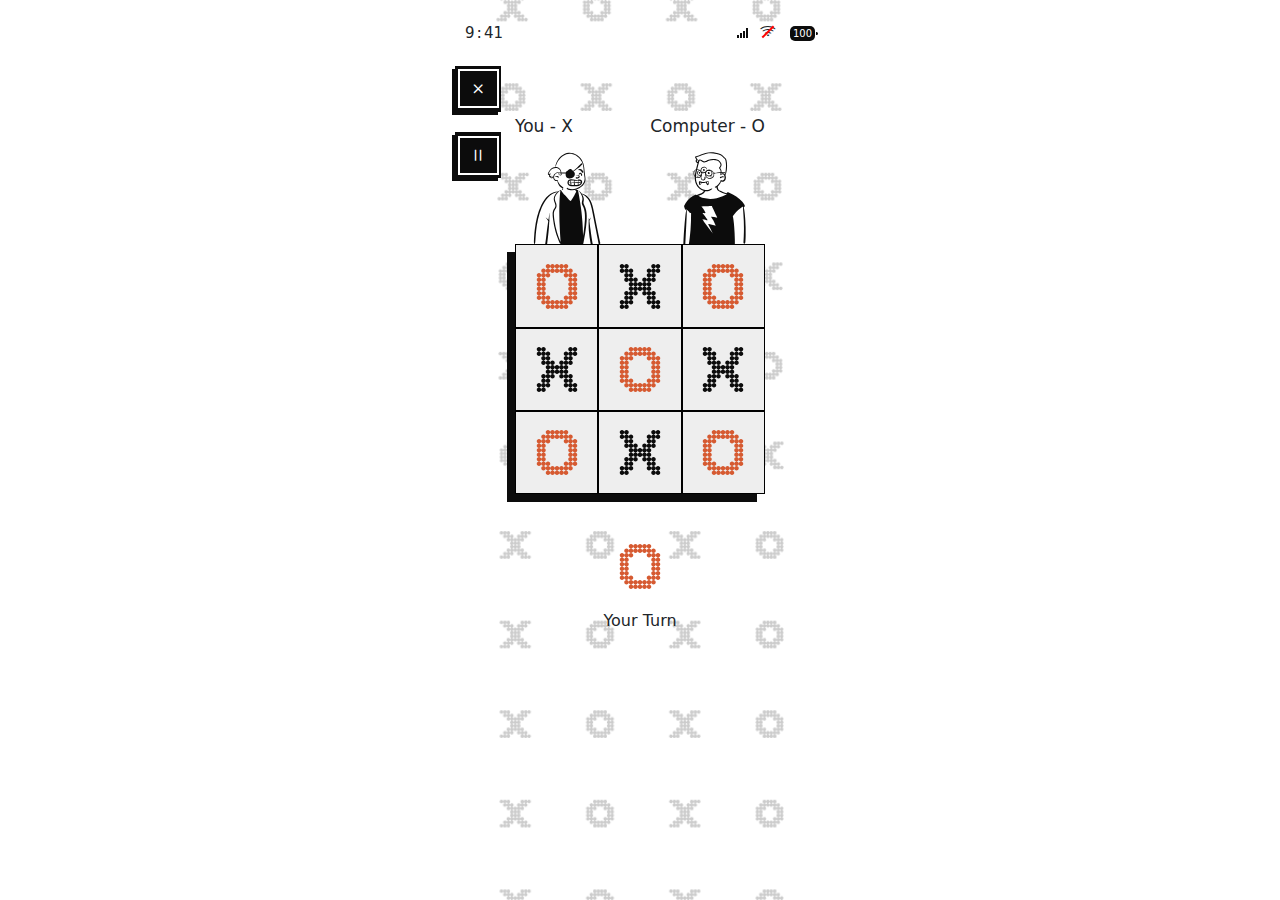
==== pages/playingWithComp.html @ 23b6a76d "Init" ====
<!DOCTYPE html>
<html lang="en">
  <head>
    <meta charset="UTF-8" />
    <meta name="viewport" content="width=device-width, initial-scale=1.0" />
    <link rel="preconnect" href="https://fonts.googleapis.com" />
    <link rel="preconnect" href="https://fonts.gstatic.com" crossorigin />
    <link
      href="https://fonts.googleapis.com/css2?family=Edu+AU+VIC+WA+NT+Dots:wght@400..700&family=Londrina+Sketch&family=Poppins:ital,wght@0,100;0,200;0,300;0,400;0,500;0,600;0,700;0,800;0,900;1,100;1,200;1,300;1,400;1,500;1,600;1,700;1,800;1,900&display=swap"
      rel="stylesheet"
    />
    <link
      href="https://cdn.jsdelivr.net/npm/bootstrap@5.3.3/dist/css/bootstrap.min.css"
      rel="stylesheet"
      integrity="sha384-QWTKZyjpPEjISv5WaRU9OFeRpok6YctnYmDr5pNlyT2bRjXh0JMhjY6hW+ALEwIH"
      crossorigin="anonymous"
    />
    <link
      rel="stylesheet"
      href="https://cdn.jsdelivr.net/npm/bootstrap-icons@1.11.3/font/bootstrap-icons.min.css"
    />
    <link rel="stylesheet" href="../style.css" />
    <link rel="stylesheet" href="../styles/playingWithComp.css" />
    <link rel="stylesheet" href="../styles/connections.css" />
    <title>Playing With Computer</title>
  </head>
  <body>
    <div class="header">
      <div class="header__wrapper">
        <div
          class="header__top d-flex justify-content-between align-items-center"
        >
          <div class="header__top-time">
            <span class="hours">9</span> <span class="align-middle">:</span>
            <span class="minutes">41</span>
          </div>
          <div class="header__top-connections d-flex align-items-center gap-1">
            <div class="header__top-internet-connection d-flex">
              <div class="connection line mt-auto line1"></div>
              <div class="connection line mt-auto line2"></div>
              <div class="connection line mt-auto line3"></div>
              <div class="connection line mt-auto line4"></div>
            </div>
            <div
              class="header__top-wifi-wrapper position-relative w-100 h-100 z-3 ms-2"
            >
              <div class="header__top-wifi">
                <i class="bi bi-wifi"></i>
              </div>
              <div class="through-wifi"></div>
            </div>
            <div class="battery__wrapper">
              <div class="battery__content position-relative">
                <span class="battery__percentage align-middle m-auto">100</span>
              </div>
            </div>
          </div>
        </div>
        <div class="header__body-playing position-relative">
          <div class="header__body-links position-absolute top-0 start-0">
            <div class="header__body-link back-icon">
              <i class="bi bi-x"></i>
            </div>
            <div class="header__body-link2 pause-icon">
              <i class="bi bi-pause"></i>
              <!-- <i class="bi bi-caret-right"></i> -->
            </div>
          </div>
          <div class="header__body-content">
            <div class="header__body-content-top">
              <h5 class="header__body-title">You - X</h5>
              <h5 class="header__body-title">Computer - O</h5>
            </div>
            <div
              class="header__body-content-body d-flex justify-content-between align-items-center flex-column"
            >
              <div
                class="header__body-content-body-img-wrapper d-flex justify-content-between"
              >
                <img
                  src="../images/Illustrationsleft.svg"
                  class="header__body-content-body-img header__body-content-body-img1"
                  alt="img"
                />
                <img
                  src="../images/Illustrationsright.svg"
                  class="header__body-content-body-img header__body-content-body-img2"
                  alt="img"
                />
              </div>
              <div class="tic-tac-toe-wrapper">
                <div class="tic-tac-toe">
                  <div class="tic-tac-toe-item">
                    <img src="../images/O.svg" alt="Img" />
                  </div>
                  <div class="tic-tac-toe-item">
                    <img src="../images/X.svg" alt="Img" />
                  </div>
                  <div class="tic-tac-toe-item">
                    <img src="../images/O.svg" alt="Img" />
                  </div>
                  <div class="tic-tac-toe-item">
                    <img src="../images/X.svg" alt="Img" />
                  </div>
                  <div class="tic-tac-toe-item">
                    <img src="../images/O.svg" alt="Img" />
                  </div>
                  <div class="tic-tac-toe-item">
                    <img src="../images/X.svg" alt="Img" />
                  </div>
                  <div class="tic-tac-toe-item">
                    <img src="../images/O.svg" alt="Img" />
                  </div>
                  <div class="tic-tac-toe-item">
                    <img src="../images/X.svg" alt="Img" />
                  </div>
                  <div class="tic-tac-toe-item">
                    <img src="../images/O.svg" alt="Img" />
                  </div>
                </div>
              </div>
            </div>
          </div>
        </div>
        <div
          class="header__footer-playing d-flex justify-content-center align-items-center"
        >
          <div
            class="header__footer-wrapper d-flex justify-content-center align-items-center flex-column"
          >
            <img class="header__footer-img" src="../images/O.svg" alt="img" />
            <p class="header__footer-text">Your Turn</p>
          </div>
        </div>
      </div>
    </div>
    <div class="pause-modal d-none">
      <div class="pause-modal__wrapper">
        <div class="pause-modal__content">
          <img src="../images/Game Paused.svg" alt="img" />
          <div
            class="pause-modal__content-btns mt-3 d-flex justify-content-center align-items-center gap-3"
          >
            <div class="pause-modal__content-btn">
              <button class="custom-btn-resume resume-btn" type="button">
                <i class="bi bi-caret-right"></i>
              </button>
            </div>
            <div class="pause-modal__content-btn">
              <button class="custom-btn-exit back-btn" type="button">
                <i class="bi bi-x"></i>
              </button>
            </div>
          </div>
        </div>
      </div>
    </div>
    <div class="overlay-pause d-none"></div>
  </body>
  <script src="../index.js"></script>
  <script src="../js/timer.js"></script>
  <script src="../js/connections.js"></script>
  <script src="../js/playingWithAi.js"></script>
</html>
---- style.css ----
* {
  margin: 0;
  padding: 0;
  box-sizing: border-box;
  -webkit-user-select: none;
  user-select: none;
}

.dot-font {
  font-family: "Edu AU VIC WA NT Dots", cursive;
}

.header {
  width: 100%;
  height: 100vh;
  display: flex;
  justify-content: center;
  align-items: center;
}

.header__wrapper {
  background-image: url("./images/bg.png");
  background-repeat: no-repeat;
  background-position: center;
  background-size: cover;
  height: 100vh;
  width: 390px;
  padding: 10px;
}

.header__body {
  height: 55%;
}

.header__body-link,
.header__body-link2 {
  padding: 3px;
  background-color: #0c0c0c;
  box-shadow: -3px 3px 0px 0px #0c0c0c;
}

.header__body-link::before {
  content: "";
  position: absolute;
  background-color: #fff;
  top: 0;
  left: 0;
  width: 90%;
  height: 35%;
  transform: translate(3px, 3px);
  border: 2px solid #fff;
  background-color: transparent;
  z-index: 3;
}

.header__body-link2::after {
  content: "";
  position: absolute;
  bottom: 0;
  left: 0;
  width: 90%;
  height: 35%;
  border: 2px solid #fff;
  transform: translate(3px, -3px);
  background-color: transparent;
  z-index: 2;
}

.header__body-link:first-child {
  margin-bottom: 20px;
}

.header__body-link i,
.header__body-link2 i {
  font-size: 20px;
  border-radius: 50%;
  color: #fff;
  display: flex;
  justify-content: center;
  align-items: center;
  margin: 10px;
  cursor: pointer;
}

.header__body-first-img {
  margin-top: 20px;
}

.header__footer {
  display: flex;
  flex-direction: column;
  align-items: center;
  height: auto;
}

.header__footer-title {
  margin: 10px;
  font-size: 15px;
  text-align: center;
}

.custom-btn {
  padding: 12px 0;
  width: 330px;
  background-color: #0c0c0c;
  border: none !important;
  color: #fff;
  font-size: 18px;
  position: relative;
  box-shadow: -10px 10px 0px 0px #0c0c0c;
  outline: none;
  border-radius: 0;
  z-index: 1;
}

.custom-btn::after {
  content: "";
  position: absolute;
  background-color: #fff;
  top: 0;
  left: 0;
  width: 103%;
  height: 120%;
  transform: translate(-10px, -11px);
  border: 2px solid #0c0c0c;
  margin: 5px;
  background-color: transparent;
  z-index: 2;
}

.custom-btn::before {
  content: "";
  position: absolute;
  background-color: #fff;
  top: 0;
  left: 0;
  width: 102%;
  height: 112%;
  transform: translate(-4px, -4px);
  border: 4px solid #fff;
  background-color: transparent;
  z-index: 3;
}

.custom-btn:first-child {
  margin-bottom: 24px;
}

.btn:hover {
  background-color: #0c0c0c;
  color: #fff;
}
---- styles/playingWithComp.css ----
* {
  -webkit-user-select: none !important;
  user-select: none !important;
}

.header__body-content {
  padding-top: 50px;
}

.header__body-content-top {
  display: flex;
  justify-content: space-between;
  align-items: center;
  width: 250px;
  margin: 0 auto;
}

.header__body-title {
  font-size: 17px;
}

.header__body-content-body-img-wrapper {
  width: 250px;
}

.header__body-content-body-img {
  position: relative;
  top: 4px;
  z-index: 1;
}

.tic-tac-toe-wrapper {
  display: flex;
  justify-content: center;
  align-items: center;
  position: relative;
  z-index: 10;
}

.tic-tac-toe {
  display: grid;
  grid-template-columns: repeat(3, 1fr);
  grid-template-rows: repeat(3, 1fr);
  width: 250px;
  height: 250px;
  background-color: #eee;
  box-shadow: -8px 8px 0px 0px #0c0c0c;
}

.tic-tac-toe-item {
  display: flex;
  justify-content: center;
  align-items: center;
  width: 100%;
  height: 100%;
  border: 1px solid black;
}

.header__footer-playing {
  padding-top: 50px;
}

.header__footer-img {
  margin-bottom: 20px;
}

.pause-modal {
  margin: 0 auto;
  width: 100%;
  text-align: center;
  height: 100vh;
  position: fixed;
  z-index: 9999;
  top: 0;
  left: 0;
  display: flex;
  justify-content: center;
  align-items: center;
}

.pause-modal__wrapper {
  height: 100vh;
  width: 390px;
  padding: 10px;
  top: 0;
  left: 0;
  width: 100%;
  height: 100vh;
  justify-content: center;
  align-items: center;
  z-index: 100;
  margin-top: 400px;
}

.overlay-pause {
  position: fixed;
  top: 0;
  left: 0;
  width: 100%;
  height: 100vh;
  background-color: rgba(255, 255, 255, 0.629);
  z-index: 99;
  -webkit-backdrop-filter: blur(5px);
  backdrop-filter: blur(5px);
}

.header__body-link:active {
    position: relative;
    top: 3px;
    left: 3px;
}

.header__body-link:active::before{
    content: "";
    position: absolute;
    /* top: 0;
    left: 0; */
    width: 90%;
    height: 90%;
}

.custom-btn-exit,
.custom-btn-resume {
  background-color: #0c0c0c;
  color: #fff;
  font-size: 18px;
  position: relative;
  box-shadow: -3px 3px 0px 0px #0c0c0c;
  outline: none;
  border-radius: 0;
  z-index: 1;
  padding: 6px 10px;
  transition: all 0.2s;
}

.custom-btn-exit i,
.custom-btn-resume i {
  font-size: 20px;
}

.custom-btn-exit:after,
.custom-btn-resume:after {
  content: "";
  position: absolute;
  top: 0;
  left: 0;
  width: 100%;
  height: 100%;
  border: 1px solid #fff;
  border-radius: 0;
}

.custom-btn-exit:active,
.custom-btn-resume:active {
  top: 3px;
  left: 3px;
}
---- styles/connections.css ----
.header__top {
  height: auto;
  margin: 10px;
  margin-bottom: 20px;
}

.header__top-time {
  display: flex;
  flex-direction: row;
  gap: 2px;
  align-items: center;
}

.hours,
.minutes {
  font-size: 15px;
}

.connection.line {
  background-color: #0c0c0c;
  width: 2px;
}

.header__top-internet-connection {
  gap: 1px;
}

.line1 {
  height: 3px;
}
.line2 {
  height: 5px;
}
.line3 {
  height: 7px;
}
.line4 {
  height: 10px;
}

.header__top-wifi-wrapper {
  width: 26px !important;
  height: 26px !important;
  z-index: -1 !important;
}

.through-wifi {
  width: 60%;
  height: 2px;
  transform: rotate(-45deg);
  background-color: red;
  position: absolute;
  z-index: 100;
  bottom: 13px;
  left: 0px;
}

.battery__wrapper {
  width: 25px;
  height: 15px;
  background-color: #0c0c0c;
  border-radius: 5px;
}

.battery__content {
  display: flex;
  justify-content: center;
  align-items: center;
}

.battery__content::after {
  content: "";
  width: 2px;
  height: 3px;
  background-color: #0c0c0c;
  position: absolute;
  right: -3px;
  border-top-right-radius: 10px;
  border-bottom-right-radius: 10px;
}

.battery__percentage {
  font-size: 10px;
  color: #fff;
}
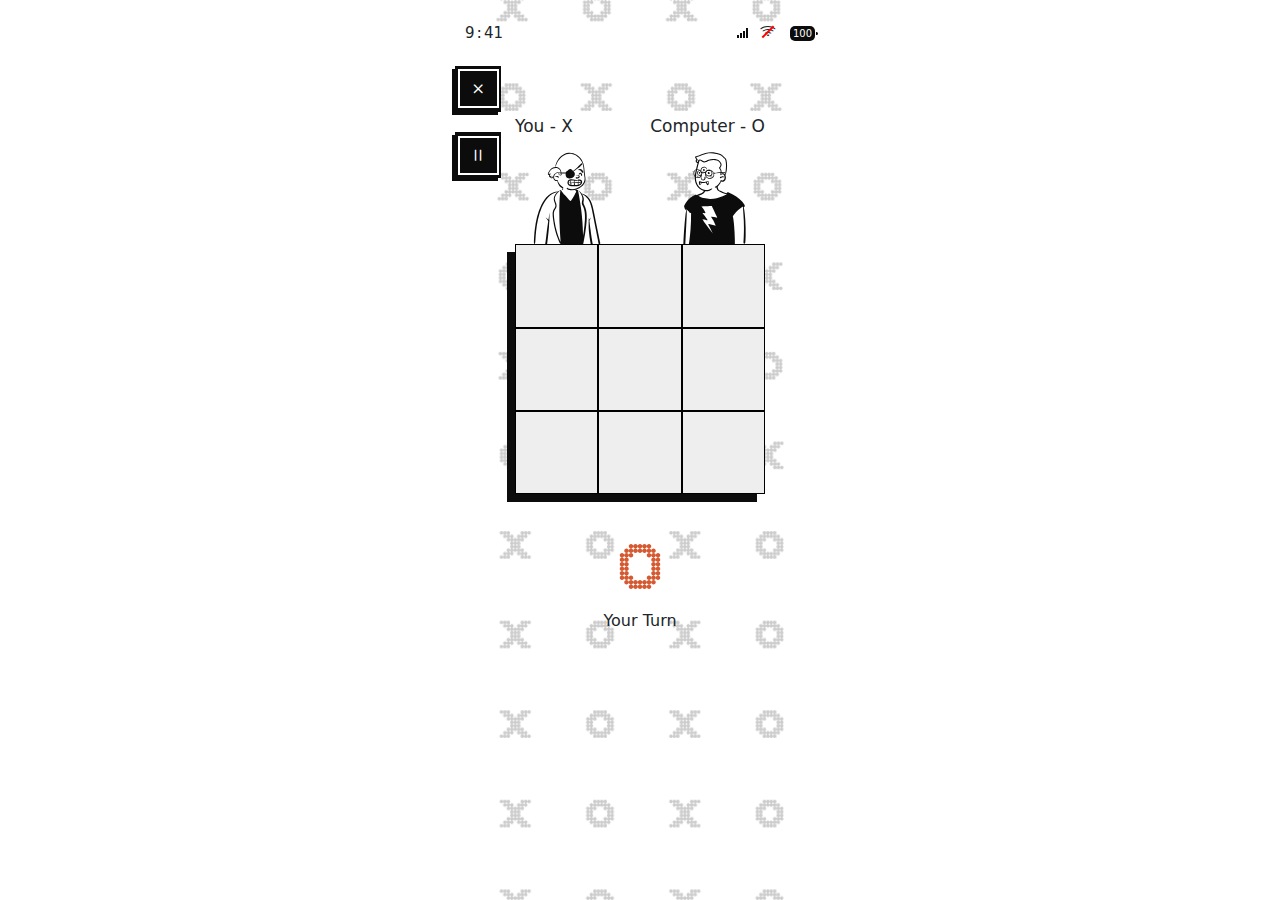
==== commit 080e1842: "Commit" ====
--- a/pages/playingWithComp.html
+++ b/pages/playingWithComp.html
@@ -91,31 +91,31 @@
               <div class="tic-tac-toe-wrapper">
                 <div class="tic-tac-toe">
                   <div class="tic-tac-toe-item">
-                    <img src="../images/O.svg" alt="Img" />
+                    <!-- <img src="../images/O.svg" alt="Img" /> -->
                   </div>
                   <div class="tic-tac-toe-item">
-                    <img src="../images/X.svg" alt="Img" />
+                    <!-- <img src="../images/X.svg" alt="Img" /> -->
                   </div>
                   <div class="tic-tac-toe-item">
-                    <img src="../images/O.svg" alt="Img" />
+                    <!-- <img src="../images/O.svg" alt="Img" /> -->
                   </div>
                   <div class="tic-tac-toe-item">
-                    <img src="../images/X.svg" alt="Img" />
+                    <!-- <img src="../images/X.svg" alt="Img" /> -->
                   </div>
                   <div class="tic-tac-toe-item">
-                    <img src="../images/O.svg" alt="Img" />
+                    <!-- <img src="../images/O.svg" alt="Img" /> -->
                   </div>
                   <div class="tic-tac-toe-item">
-                    <img src="../images/X.svg" alt="Img" />
+                    <!-- <img src="../images/X.svg" alt="Img" /> -->
                   </div>
                   <div class="tic-tac-toe-item">
-                    <img src="../images/O.svg" alt="Img" />
+                    <!-- <img src="../images/O.svg" alt="Img" /> -->
                   </div>
                   <div class="tic-tac-toe-item">
-                    <img src="../images/X.svg" alt="Img" />
+                    <!-- <img src="../images/X.svg" alt="Img" /> -->
                   </div>
                   <div class="tic-tac-toe-item">
-                    <img src="../images/O.svg" alt="Img" />
+                    <!-- <img src="../images/O.svg" alt="Img" /> -->
                   </div>
                 </div>
               </div>
--- a/styles/playingWithComp.css
+++ b/styles/playingWithComp.css
@@ -105,18 +105,18 @@
 }
 
 .header__body-link:active {
-    position: relative;
-    top: 3px;
-    left: 3px;
+  position: relative;
+  top: 3px;
+  left: 3px;
 }
 
-.header__body-link:active::before{
-    content: "";
-    position: absolute;
-    /* top: 0;
+.header__body-link:active::before {
+  content: "";
+  position: absolute;
+  /* top: 0;
     left: 0; */
-    width: 90%;
-    height: 90%;
+  width: 90%;
+  height: 90%;
 }
 
 .custom-btn-exit,
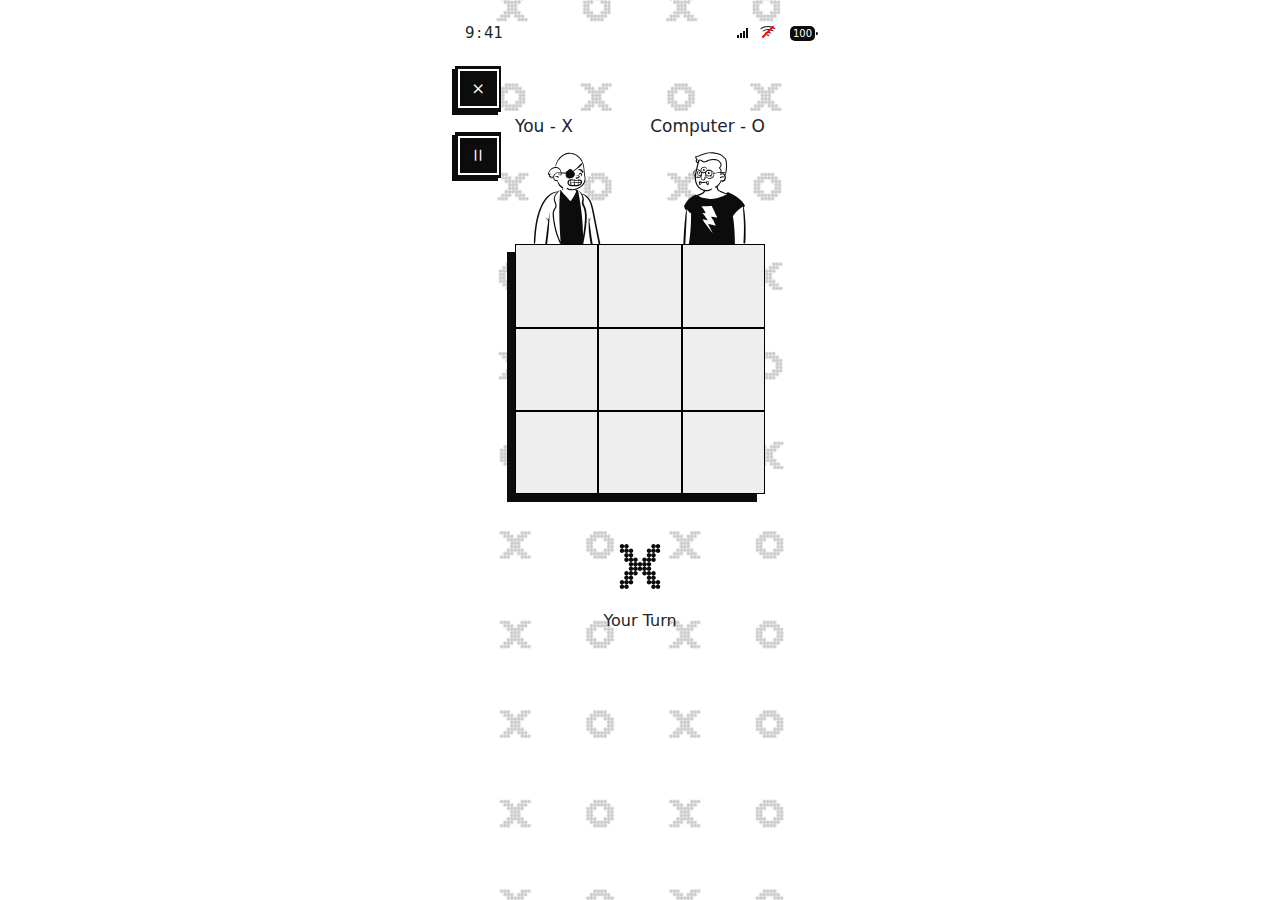
==== commit f04bd578: "added new codes" ====
--- a/pages/playingWithComp.html
+++ b/pages/playingWithComp.html
@@ -1,164 +1,121 @@
 <!DOCTYPE html>
 <html lang="en">
-  <head>
-    <meta charset="UTF-8" />
-    <meta name="viewport" content="width=device-width, initial-scale=1.0" />
-    <link rel="preconnect" href="https://fonts.googleapis.com" />
-    <link rel="preconnect" href="https://fonts.gstatic.com" crossorigin />
-    <link
-      href="https://fonts.googleapis.com/css2?family=Edu+AU+VIC+WA+NT+Dots:wght@400..700&family=Londrina+Sketch&family=Poppins:ital,wght@0,100;0,200;0,300;0,400;0,500;0,600;0,700;0,800;0,900;1,100;1,200;1,300;1,400;1,500;1,600;1,700;1,800;1,900&display=swap"
-      rel="stylesheet"
-    />
-    <link
-      href="https://cdn.jsdelivr.net/npm/bootstrap@5.3.3/dist/css/bootstrap.min.css"
-      rel="stylesheet"
-      integrity="sha384-QWTKZyjpPEjISv5WaRU9OFeRpok6YctnYmDr5pNlyT2bRjXh0JMhjY6hW+ALEwIH"
-      crossorigin="anonymous"
-    />
-    <link
-      rel="stylesheet"
-      href="https://cdn.jsdelivr.net/npm/bootstrap-icons@1.11.3/font/bootstrap-icons.min.css"
-    />
-    <link rel="stylesheet" href="../style.css" />
-    <link rel="stylesheet" href="../styles/playingWithComp.css" />
-    <link rel="stylesheet" href="../styles/connections.css" />
-    <title>Playing With Computer</title>
-  </head>
-  <body>
-    <div class="header">
-      <div class="header__wrapper">
-        <div
-          class="header__top d-flex justify-content-between align-items-center"
-        >
-          <div class="header__top-time">
-            <span class="hours">9</span> <span class="align-middle">:</span>
-            <span class="minutes">41</span>
+
+<head>
+  <meta charset="UTF-8" />
+  <meta name="viewport" content="width=device-width, initial-scale=1.0" />
+  <link rel="preconnect" href="https://fonts.googleapis.com" />
+  <link rel="preconnect" href="https://fonts.gstatic.com" crossorigin />
+  <link
+    href="https://fonts.googleapis.com/css2?family=Edu+AU+VIC+WA+NT+Dots:wght@400..700&family=Londrina+Sketch&family=Poppins:ital,wght@0,100;0,200;0,300;0,400;0,500;0,600;0,700;0,800;0,900;1,100;1,200;1,300;1,400;1,500;1,600;1,700;1,800;1,900&display=swap"
+    rel="stylesheet" />
+  <link href="https://cdn.jsdelivr.net/npm/bootstrap@5.3.3/dist/css/bootstrap.min.css" rel="stylesheet"
+    integrity="sha384-QWTKZyjpPEjISv5WaRU9OFeRpok6YctnYmDr5pNlyT2bRjXh0JMhjY6hW+ALEwIH" crossorigin="anonymous" />
+  <link rel="stylesheet" href="https://cdn.jsdelivr.net/npm/bootstrap-icons@1.11.3/font/bootstrap-icons.min.css" />
+  <link rel="stylesheet" href="../style.css" />
+  <link rel="stylesheet" href="../styles/playingWithComp.css" />
+  <link rel="stylesheet" href="../styles/connections.css" />
+  <title>Playing With Computer</title>
+</head>
+
+<body>
+  <div class="header">
+    <div class="header__wrapper">
+      <div class="header__top d-flex justify-content-between align-items-center">
+        <div class="header__top-time">
+          <span class="hours">9</span> <span class="align-middle">:</span>
+          <span class="minutes">41</span>
+        </div>
+        <div class="header__top-connections d-flex align-items-center gap-1">
+          <div class="header__top-internet-connection d-flex">
+            <div class="connection line mt-auto line1"></div>
+            <div class="connection line mt-auto line2"></div>
+            <div class="connection line mt-auto line3"></div>
+            <div class="connection line mt-auto line4"></div>
           </div>
-          <div class="header__top-connections d-flex align-items-center gap-1">
-            <div class="header__top-internet-connection d-flex">
-              <div class="connection line mt-auto line1"></div>
-              <div class="connection line mt-auto line2"></div>
-              <div class="connection line mt-auto line3"></div>
-              <div class="connection line mt-auto line4"></div>
+          <div class="header__top-wifi-wrapper position-relative w-100 h-100 z-3 ms-2">
+            <div class="header__top-wifi">
+              <i class="bi bi-wifi"></i>
             </div>
-            <div
-              class="header__top-wifi-wrapper position-relative w-100 h-100 z-3 ms-2"
-            >
-              <div class="header__top-wifi">
-                <i class="bi bi-wifi"></i>
-              </div>
-              <div class="through-wifi"></div>
+            <div class="through-wifi"></div>
+          </div>
+          <div class="battery__wrapper">
+            <div class="battery__content position-relative">
+              <span class="battery__percentage align-middle m-auto">100</span>
             </div>
-            <div class="battery__wrapper">
-              <div class="battery__content position-relative">
-                <span class="battery__percentage align-middle m-auto">100</span>
+          </div>
+        </div>
+      </div>
+      <div class="header__body-playing position-relative">
+        <div class="header__body-links position-absolute top-0 start-0">
+          <div class="header__body-link back-icon">
+            <i class="bi bi-x"></i>
+          </div>
+          <div class="header__body-link2 pause-icon">
+            <i class="bi bi-pause"></i>
+            <!-- <i class="bi bi-caret-right"></i> -->
+          </div>
+        </div>
+        <div class="header__body-content">
+          <div class="header__body-content-top">
+            <h5 class="header__body-title">You - X</h5>
+            <h5 class="header__body-title">Computer - O</h5>
+          </div>
+          <div class="header__body-content-body d-flex justify-content-between align-items-center flex-column">
+            <div class="header__body-content-body-img-wrapper d-flex justify-content-between">
+              <img src="../images/Illustrationsleft.svg"
+                class="header__body-content-body-img header__body-content-body-img1" alt="img" />
+              <img src="../images/Illustrationsright.svg"
+                class="header__body-content-body-img header__body-content-body-img2" alt="img" />
+            </div>
+            <div class="tic-tac-toe-wrapper">
+              <div class="tic-tac-toe">
+                <div class="tic-tac-toe-item" data-used="NONE" data-target-id="item-1"></div>
+                <div class="tic-tac-toe-item" data-used="NONE" data-target-id="item-2"></div>
+                <div class="tic-tac-toe-item" data-used="NONE" data-target-id="item-3"></div>
+                <div class="tic-tac-toe-item" data-used="NONE" data-target-id="item-4"></div>
+                <div class="tic-tac-toe-item" data-used="NONE" data-target-id="item-5"></div>
+                <div class="tic-tac-toe-item" data-used="NONE" data-target-id="item-6"></div>
+                <div class="tic-tac-toe-item" data-used="NONE" data-target-id="item-7"></div>
+                <div class="tic-tac-toe-item" data-used="NONE" data-target-id="item-8"></div>
+                <div class="tic-tac-toe-item" data-used="NONE" data-target-id="item-9"></div>
               </div>
             </div>
           </div>
         </div>
-        <div class="header__body-playing position-relative">
-          <div class="header__body-links position-absolute top-0 start-0">
-            <div class="header__body-link back-icon">
-              <i class="bi bi-x"></i>
-            </div>
-            <div class="header__body-link2 pause-icon">
-              <i class="bi bi-pause"></i>
-              <!-- <i class="bi bi-caret-right"></i> -->
-            </div>
-          </div>
-          <div class="header__body-content">
-            <div class="header__body-content-top">
-              <h5 class="header__body-title">You - X</h5>
-              <h5 class="header__body-title">Computer - O</h5>
-            </div>
-            <div
-              class="header__body-content-body d-flex justify-content-between align-items-center flex-column"
-            >
-              <div
-                class="header__body-content-body-img-wrapper d-flex justify-content-between"
-              >
-                <img
-                  src="../images/Illustrationsleft.svg"
-                  class="header__body-content-body-img header__body-content-body-img1"
-                  alt="img"
-                />
-                <img
-                  src="../images/Illustrationsright.svg"
-                  class="header__body-content-body-img header__body-content-body-img2"
-                  alt="img"
-                />
-              </div>
-              <div class="tic-tac-toe-wrapper">
-                <div class="tic-tac-toe">
-                  <div class="tic-tac-toe-item">
-                    <!-- <img src="../images/O.svg" alt="Img" /> -->
-                  </div>
-                  <div class="tic-tac-toe-item">
-                    <!-- <img src="../images/X.svg" alt="Img" /> -->
-                  </div>
-                  <div class="tic-tac-toe-item">
-                    <!-- <img src="../images/O.svg" alt="Img" /> -->
-                  </div>
-                  <div class="tic-tac-toe-item">
-                    <!-- <img src="../images/X.svg" alt="Img" /> -->
-                  </div>
-                  <div class="tic-tac-toe-item">
-                    <!-- <img src="../images/O.svg" alt="Img" /> -->
-                  </div>
-                  <div class="tic-tac-toe-item">
-                    <!-- <img src="../images/X.svg" alt="Img" /> -->
-                  </div>
-                  <div class="tic-tac-toe-item">
-                    <!-- <img src="../images/O.svg" alt="Img" /> -->
-                  </div>
-                  <div class="tic-tac-toe-item">
-                    <!-- <img src="../images/X.svg" alt="Img" /> -->
-                  </div>
-                  <div class="tic-tac-toe-item">
-                    <!-- <img src="../images/O.svg" alt="Img" /> -->
-                  </div>
-                </div>
-              </div>
-            </div>
-          </div>
-        </div>
-        <div
-          class="header__footer-playing d-flex justify-content-center align-items-center"
-        >
-          <div
-            class="header__footer-wrapper d-flex justify-content-center align-items-center flex-column"
-          >
-            <img class="header__footer-img" src="../images/O.svg" alt="img" />
-            <p class="header__footer-text">Your Turn</p>
-          </div>
+      </div>
+      <div class="header__footer-playing d-flex justify-content-center align-items-center">
+        <div class="header__footer-wrapper d-flex justify-content-center align-items-center flex-column">
+          <img class="header__footer-img" src="../images/X.svg" alt="img" />
+          <p class="header__footer-text">Your Turn</p>
         </div>
       </div>
     </div>
-    <div class="pause-modal d-none">
-      <div class="pause-modal__wrapper">
-        <div class="pause-modal__content">
-          <img src="../images/Game Paused.svg" alt="img" />
-          <div
-            class="pause-modal__content-btns mt-3 d-flex justify-content-center align-items-center gap-3"
-          >
-            <div class="pause-modal__content-btn">
-              <button class="custom-btn-resume resume-btn" type="button">
-                <i class="bi bi-caret-right"></i>
-              </button>
+  </div>
+  <div class="pause-modal d-none">
+    <div class="pause-modal__wrapper">
+      <div class="pause-modal__content">
+        <img src="../images/Game Paused.svg" alt="img" />
+        <div class="pause-modal__content-btns mt-3 d-flex justify-content-center align-items-center gap-3">
+          <div class="pause-modal__content-btn">
+            <div class="custom-btn-resume resume-btn btn">
+              <i class="bi bi-caret-right"></i>
             </div>
-            <div class="pause-modal__content-btn">
-              <button class="custom-btn-exit back-btn" type="button">
-                <i class="bi bi-x"></i>
-              </button>
+          </div>
+          <div class="pause-modal__content-btn">
+            <div class="custom-btn-exit back-btn btn">
+              <i class="bi bi-x"></i>
             </div>
           </div>
         </div>
       </div>
     </div>
-    <div class="overlay-pause d-none"></div>
-  </body>
-  <script src="../index.js"></script>
-  <script src="../js/timer.js"></script>
-  <script src="../js/connections.js"></script>
-  <script src="../js/playingWithAi.js"></script>
-</html>
+  </div>
+  <div class="overlay-pause d-none"></div>
+</body>
+<script src="../index.js"></script>
+<script src="../js/timer.js"></script>
+<script src="../js/connections.js"></script>
+<script src="../js/playingWithAi.js"></script>
+
+</html>--- a/styles/playingWithComp.css
+++ b/styles/playingWithComp.css
@@ -155,3 +155,21 @@
   top: 3px;
   left: 3px;
 }
+
+.smooth-transition-turn {
+  animation-name: smooth-turn;
+  animation-duration: 0.5s;
+  animation-iteration-count: 1;
+  animation-fill-mode: forwards;
+  animation-timing-function: linear;
+}
+
+@keyframes smooth-turn {
+  0% {
+    transform: translate(11px, -50px) rotate(45deg) scale(0.1)
+      skew(10deg, 10deg) rotateZ(-45deg);
+  }
+  100% {
+    transform: translate(0, 0) rotate(0deg) scale(1) skew(0deg, 0deg);
+  }
+}
